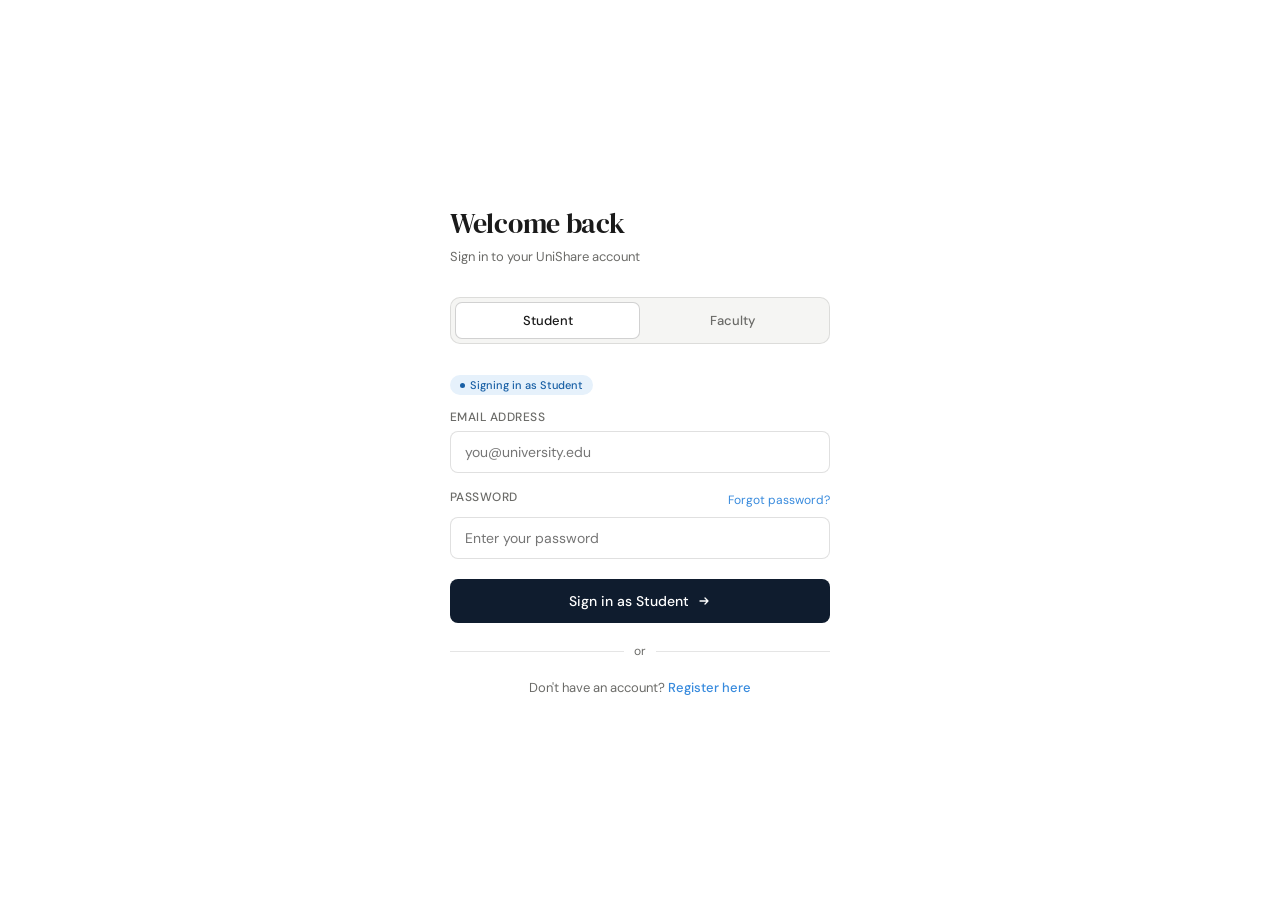
==== login.html @ 299241f6 "frontend login modules" ====
<!DOCTYPE html>
<html lang="en">
<head>
  <meta charset="UTF-8" />
  <meta name="viewport" content="width=device-width, initial-scale=1.0"/>
  <title>UniShare — Login</title>

  <link rel="preconnect" href="https://fonts.googleapis.com">
  <link rel="preconnect" href="https://fonts.gstatic.com" crossorigin>
  <link href="https://fonts.googleapis.com/css2?family=DM+Serif+Display:ital@0;1&family=DM+Sans:wght@300;400;500&display=swap" rel="stylesheet">

  <style>
    *, *::before, *::after { box-sizing: border-box; margin: 0; padding: 0; }

    html, body {
      height: 100%;
      font-family: 'DM Sans', sans-serif;
      background: #ffffff;
      color: #1a1a1a;
    }

    .page {
      min-height: 100vh;
      display: flex;
      align-items: center;
      justify-content: center;
    }

    .right-panel {
      display: flex;
      align-items: center;
      justify-content: center;
      padding: 3rem 2.5rem;
      background: #ffffff;
      width: 100%;
    }

    .form-container {
      width: 100%;
      max-width: 380px;
    }

    .form-header {
      margin-bottom: 2rem;
    }

    .form-header h2 {
      font-family: 'DM Serif Display', serif;
      font-size: 28px;
      font-weight: 400;
      color: #1a1a1a;
      margin-bottom: 6px;
      letter-spacing: -0.3px;
    }

    .form-header p {
      font-size: 13px;
      color: #6b6b68;
    }

    .role-toggle {
      display: grid;
      grid-template-columns: 1fr 1fr;
      background: #f5f5f3;
      border-radius: 10px;
      padding: 4px;
      margin-bottom: 1.75rem;
      border: 0.5px solid rgba(0,0,0,0.1);
    }

    .role-btn {
      padding: 9px 0;
      border: none;
      background: transparent;
      border-radius: 7px;
      font-family: 'DM Sans', sans-serif;
      font-size: 13px;
      font-weight: 500;
      cursor: pointer;
      color: #6b6b68;
      transition: all 0.18s ease;
    }

    .role-btn.active {
      background: #ffffff;
      color: #1a1a1a;
      border: 0.5px solid rgba(0,0,0,0.18);
    }

    .role-badge {
      display: inline-flex;
      align-items: center;
      gap: 5px;
      background: #e6f1fb;
      color: #185fa5;
      font-size: 11px;
      font-weight: 500;
      padding: 3px 10px;
      border-radius: 20px;
      margin-bottom: 14px;
    }

    .role-badge.faculty {
      background: #e1f5ee;
      color: #0f6e56;
    }

    .role-dot {
      width: 5px; height: 5px;
      border-radius: 50%;
      background: currentColor;
    }

    .field { margin-bottom: 1rem; }

    .field label {
      display: block;
      font-size: 12px;
      font-weight: 500;
      color: #6b6b68;
      letter-spacing: 0.04em;
      text-transform: uppercase;
      margin-bottom: 6px;
    }

    .field input {
      width: 100%;
      height: 42px;
      border: 0.5px solid rgba(0,0,0,0.12);
      border-radius: 8px;
      padding: 0 14px;
      font-family: 'DM Sans', sans-serif;
      font-size: 14px;
      background: #ffffff;
      color: #1a1a1a;
      outline: none;
      transition: border-color 0.15s;
    }

    .field input:hover { border-color: rgba(0,0,0,0.22); }
    .field input:focus { border-color: rgba(0,0,0,0.35); box-shadow: 0 0 0 3px rgba(55,138,221,0.1); }
    .field input.error { border-color: #E24B4A; box-shadow: 0 0 0 3px rgba(226,75,74,0.1); }

    .field-row {
      display: flex;
      align-items: center;
      justify-content: space-between;
      margin-bottom: 6px;
    }

    .field-row label {
      font-size: 12px;
      font-weight: 500;
      color: #6b6b68;
      letter-spacing: 0.04em;
      text-transform: uppercase;
    }

    .forgot-link {
      font-size: 12px;
      color: #378ADD;
      text-decoration: none;
    }

    .forgot-link:hover { text-decoration: underline; }

    .error-msg {
      font-size: 12px;
      color: #E24B4A;
      margin-top: 5px;
      display: none;
    }

    .submit-btn {
      width: 100%;
      height: 44px;
      background: #0f1c2e;
      color: #fff;
      border: none;
      border-radius: 8px;
      font-family: 'DM Sans', sans-serif;
      font-size: 14px;
      font-weight: 500;
      cursor: pointer;
      margin-top: 1.25rem;
      transition: opacity 0.15s, transform 0.1s;
      display: flex;
      align-items: center;
      justify-content: center;
      gap: 8px;
    }

    .submit-btn:hover { opacity: 0.88; }
    .submit-btn:active { transform: scale(0.99); }

    .divider {
      display: flex;
      align-items: center;
      gap: 10px;
      margin: 1.25rem 0;
    }

    .divider hr {
      flex: 1;
      border: none;
      border-top: 0.5px solid rgba(0,0,0,0.1);
    }

    .divider span {
      font-size: 12px;
      color: #6b6b68;
    }

    .register-link {
      text-align: center;
      font-size: 13px;
      color: #6b6b68;
    }

    .register-link a {
      color: #378ADD;
      text-decoration: none;
      font-weight: 500;
    }

    .register-link a:hover { text-decoration: underline; }

    @media (max-width: 768px) {
      .right-panel { padding: 2rem 1.5rem; min-height: 100vh; }
    }
  </style>
</head>

<body>

<div class="page">

  <div class="right-panel">
    <div class="form-container">

      <div class="form-header">
        <h2 id="form-title">Welcome back</h2>
        <p id="form-sub">Sign in to your UniShare account</p>
      </div>

      <div class="role-toggle">
        <button class="role-btn active" id="btn-student" onclick="switchRole('student')">Student</button>
        <button class="role-btn" id="btn-faculty" onclick="switchRole('faculty')">Faculty</button>
      </div>

      <div id="role-badge" class="role-badge">
        <div class="role-dot"></div>
        <span id="badge-text">Signing in as Student</span>
      </div>

      <div class="field">
        <label for="email">Email address</label>
        <input type="email" id="email" placeholder="you@university.edu" />
        <div class="error-msg" id="email-err">Please enter a valid email address.</div>
      </div>

      <div class="field">
        <div class="field-row">
          <label for="password">Password</label>
          <a href="#" class="forgot-link">Forgot password?</a>
        </div>
        <input type="password" id="password" placeholder="Enter your password" />
        <div class="error-msg" id="pass-err">Password cannot be empty.</div>
      </div>

      <button class="submit-btn" id="login-btn" onclick="handleLogin()">
        <span id="btn-label">Sign in as Student</span>
        <svg width="14" height="14" viewBox="0 0 14 14" fill="none">
          <path d="M3 7H11M11 7L8 4M11 7L8 10" stroke="white" stroke-width="1.3" stroke-linecap="round" stroke-linejoin="round"/>
        </svg>
      </button>

      <div class="divider">
        <hr /><span>or</span><hr />
      </div>

      <div class="register-link">
        Don't have an account? <a href="register.html">Register here</a>
      </div>

    </div>
  </div>

</div>

<script>
  let currentRole = 'student';

  function switchRole(role) {
    currentRole = role;
    const isStudent = role === 'student';

    document.getElementById('btn-student').classList.toggle('active', isStudent);
    document.getElementById('btn-faculty').classList.toggle('active', !isStudent);

    const badge = document.getElementById('role-badge');
    badge.className = 'role-badge' + (isStudent ? '' : ' faculty');
    document.getElementById('badge-text').textContent = isStudent ? 'Signing in as Student' : 'Signing in as Faculty';
    document.getElementById('btn-label').textContent  = isStudent ? 'Sign in as Student'    : 'Sign in as Faculty';
    document.getElementById('form-title').textContent = isStudent ? 'Welcome back'           : 'Faculty portal';
    document.getElementById('form-sub').textContent   = isStudent
      ? 'Sign in to your UniShare account'
      : 'Access your courses and submissions';
    document.getElementById('email').placeholder = isStudent
      ? 'you@university.edu'
      : 'faculty@university.edu';
  }

  function handleLogin() {
    const email    = document.getElementById('email').value.trim();
    const pass     = document.getElementById('password').value.trim();
    const emailEl  = document.getElementById('email');
    const passEl   = document.getElementById('password');
    const emailErr = document.getElementById('email-err');
    const passErr  = document.getElementById('pass-err');

    let valid = true;

    if (!email || !/^[^\s@]+@[^\s@]+\.[^\s@]+$/.test(email)) {
      emailEl.classList.add('error');
      emailErr.style.display = 'block';
      valid = false;
    } else {
      emailEl.classList.remove('error');
      emailErr.style.display = 'none';
    }

    if (!pass) {
      passEl.classList.add('error');
      passErr.style.display = 'block';
      valid = false;
    } else {
      passEl.classList.remove('error');
      passErr.style.display = 'none';
    }

    if (!valid) return;

    if (currentRole === 'student') {
      localStorage.setItem('studentName', email.split('@')[0]);
      window.location.href = 'student-dashboard.html';
    } else {
      window.location.href = 'faculty-dashboard.html';
    }
  }

  document.addEventListener('keydown', function(e) {
    if (e.key === 'Enter') handleLogin();
  });
</script>

</body>
</html>
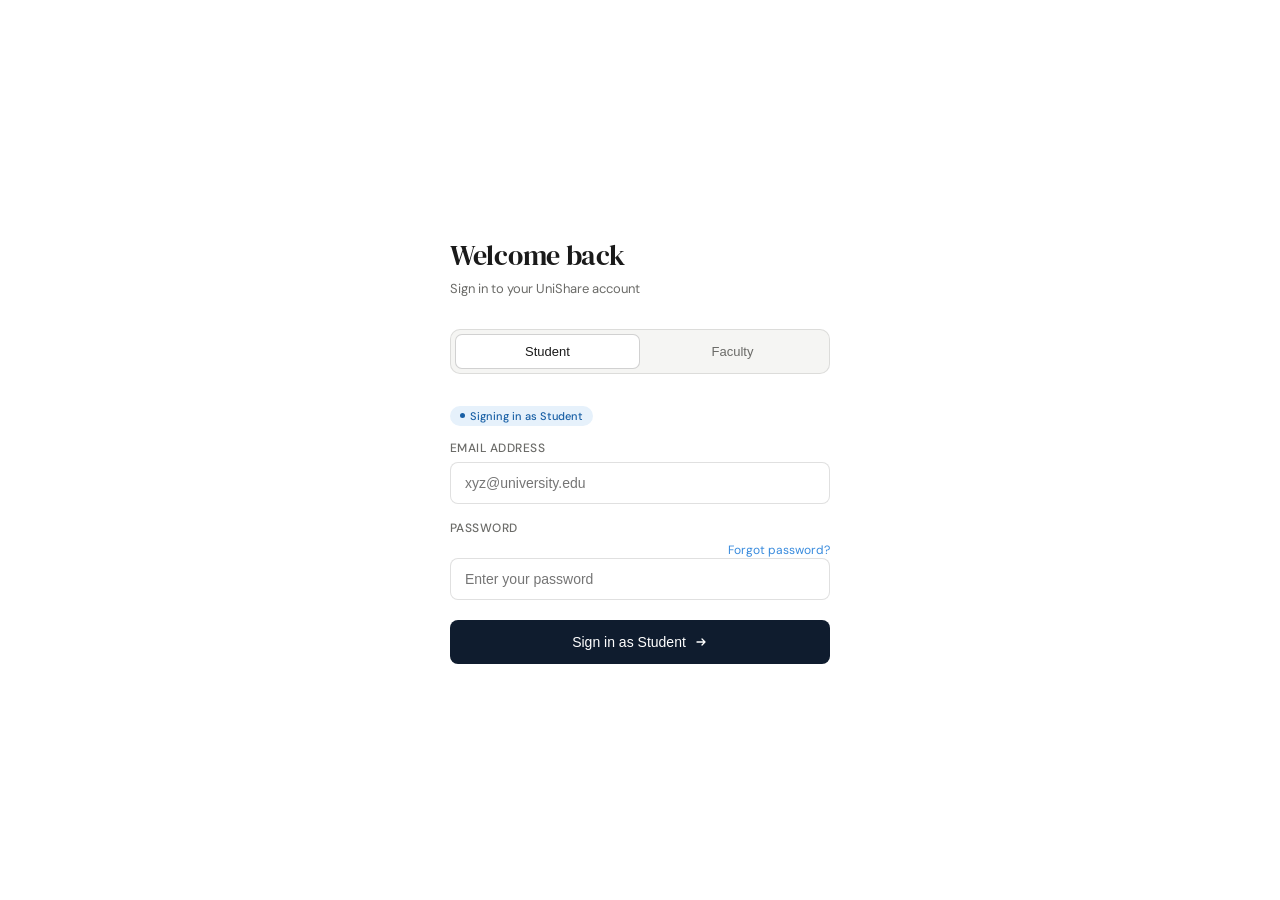
==== commit a32390bb: "some modifications in html files" ====
--- a/login.html
+++ b/login.html
@@ -1,3 +1,5 @@
+
+
 <!DOCTYPE html>
 <html lang="en">
 <head>
@@ -40,10 +42,7 @@
       max-width: 380px;
     }
 
-    .form-header {
-      margin-bottom: 2rem;
-    }
-
+    .form-header { margin-bottom: 2rem; }
     .form-header h2 {
       font-family: 'DM Serif Display', serif;
       font-size: 28px;
@@ -52,11 +51,7 @@
       margin-bottom: 6px;
       letter-spacing: -0.3px;
     }
-
-    .form-header p {
-      font-size: 13px;
-      color: #6b6b68;
-    }
+    .form-header p { font-size: 13px; color: #6b6b68; }
 
     .role-toggle {
       display: grid;
@@ -67,20 +62,17 @@
       margin-bottom: 1.75rem;
       border: 0.5px solid rgba(0,0,0,0.1);
     }
-
     .role-btn {
       padding: 9px 0;
       border: none;
       background: transparent;
       border-radius: 7px;
-      font-family: 'DM Sans', sans-serif;
       font-size: 13px;
       font-weight: 500;
       cursor: pointer;
       color: #6b6b68;
       transition: all 0.18s ease;
     }
-
     .role-btn.active {
       background: #ffffff;
       color: #1a1a1a;
@@ -99,20 +91,10 @@
       border-radius: 20px;
       margin-bottom: 14px;
     }
-
-    .role-badge.faculty {
-      background: #e1f5ee;
-      color: #0f6e56;
-    }
-
-    .role-dot {
-      width: 5px; height: 5px;
-      border-radius: 50%;
-      background: currentColor;
-    }
+    .role-badge.faculty { background: #e1f5ee; color: #0f6e56; }
+    .role-dot { width: 5px; height: 5px; border-radius: 50%; background: currentColor; }
 
     .field { margin-bottom: 1rem; }
-
     .field label {
       display: block;
       font-size: 12px;
@@ -122,47 +104,21 @@
       text-transform: uppercase;
       margin-bottom: 6px;
     }
-
     .field input {
       width: 100%;
       height: 42px;
       border: 0.5px solid rgba(0,0,0,0.12);
       border-radius: 8px;
       padding: 0 14px;
-      font-family: 'DM Sans', sans-serif;
       font-size: 14px;
       background: #ffffff;
       color: #1a1a1a;
       outline: none;
       transition: border-color 0.15s;
     }
-
     .field input:hover { border-color: rgba(0,0,0,0.22); }
     .field input:focus { border-color: rgba(0,0,0,0.35); box-shadow: 0 0 0 3px rgba(55,138,221,0.1); }
     .field input.error { border-color: #E24B4A; box-shadow: 0 0 0 3px rgba(226,75,74,0.1); }
-
-    .field-row {
-      display: flex;
-      align-items: center;
-      justify-content: space-between;
-      margin-bottom: 6px;
-    }
-
-    .field-row label {
-      font-size: 12px;
-      font-weight: 500;
-      color: #6b6b68;
-      letter-spacing: 0.04em;
-      text-transform: uppercase;
-    }
-
-    .forgot-link {
-      font-size: 12px;
-      color: #378ADD;
-      text-decoration: none;
-    }
-
-    .forgot-link:hover { text-decoration: underline; }
 
     .error-msg {
       font-size: 12px;
@@ -178,7 +134,6 @@
       color: #fff;
       border: none;
       border-radius: 8px;
-      font-family: 'DM Sans', sans-serif;
       font-size: 14px;
       font-weight: 500;
       cursor: pointer;
@@ -189,55 +144,26 @@
       justify-content: center;
       gap: 8px;
     }
-
     .submit-btn:hover { opacity: 0.88; }
     .submit-btn:active { transform: scale(0.99); }
 
-    .divider {
-      display: flex;
-      align-items: center;
-      gap: 10px;
-      margin: 1.25rem 0;
-    }
-
-    .divider hr {
-      flex: 1;
-      border: none;
-      border-top: 0.5px solid rgba(0,0,0,0.1);
-    }
-
-    .divider span {
+    .forgot-link {
       font-size: 12px;
-      color: #6b6b68;
-    }
-
-    .register-link {
-      text-align: center;
-      font-size: 13px;
-      color: #6b6b68;
-    }
-
-    .register-link a {
       color: #378ADD;
       text-decoration: none;
-      font-weight: 500;
-    }
-
-    .register-link a:hover { text-decoration: underline; }
+      float: right;
+    }
+    .forgot-link:hover { text-decoration: underline; }
 
     @media (max-width: 768px) {
       .right-panel { padding: 2rem 1.5rem; min-height: 100vh; }
     }
   </style>
 </head>
-
 <body>
-
 <div class="page">
-
   <div class="right-panel">
     <div class="form-container">
-
       <div class="form-header">
         <h2 id="form-title">Welcome back</h2>
         <p id="form-sub">Sign in to your UniShare account</p>
@@ -253,39 +179,30 @@
         <span id="badge-text">Signing in as Student</span>
       </div>
 
-      <div class="field">
-        <label for="email">Email address</label>
-        <input type="email" id="email" placeholder="you@university.edu" />
-        <div class="error-msg" id="email-err">Please enter a valid email address.</div>
-      </div>
-
-      <div class="field">
-        <div class="field-row">
+      <form id="login-form" onsubmit="handleLogin(event)">
+        <div class="field">
+          <label for="email">Email address</label>
+          <input type="email" id="email" placeholder="xyz@university.edu" aria-describedby="email-err" />
+          <div class="error-msg" id="email-err" aria-live="polite">Please enter a valid email address.</div>
+        </div>
+
+        <div class="field">
           <label for="password">Password</label>
-          <a href="#" class="forgot-link">Forgot password?</a>
+          <a href="reset.html" class="forgot-link">Forgot password?</a>
+      
+          <input type="password" id="password" placeholder="Enter your password" aria-describedby="pass-err" />
+          <div class="error-msg" id="pass-err" aria-live="polite">Password cannot be empty.</div>
         </div>
-        <input type="password" id="password" placeholder="Enter your password" />
-        <div class="error-msg" id="pass-err">Password cannot be empty.</div>
-      </div>
-
-      <button class="submit-btn" id="login-btn" onclick="handleLogin()">
-        <span id="btn-label">Sign in as Student</span>
-        <svg width="14" height="14" viewBox="0 0 14 14" fill="none">
-          <path d="M3 7H11M11 7L8 4M11 7L8 10" stroke="white" stroke-width="1.3" stroke-linecap="round" stroke-linejoin="round"/>
-        </svg>
-      </button>
-
-      <div class="divider">
-        <hr /><span>or</span><hr />
-      </div>
-
-      <div class="register-link">
-        Don't have an account? <a href="register.html">Register here</a>
-      </div>
-
+
+        <button type="submit" class="submit-btn" id="login-btn">
+          <span id="btn-label">Sign in as Student</span>
+          <svg width="14" height="14" viewBox="0 0 14 14" fill="none">
+            <path d="M3 7H11M11 7L8 4M11 7L8 10" stroke="white" stroke-width="1.3" stroke-linecap="round" stroke-linejoin="round"/>
+          </svg>
+        </button>
+      </form>
     </div>
   </div>
-
 </div>
 
 <script>
@@ -301,8 +218,8 @@
     const badge = document.getElementById('role-badge');
     badge.className = 'role-badge' + (isStudent ? '' : ' faculty');
     document.getElementById('badge-text').textContent = isStudent ? 'Signing in as Student' : 'Signing in as Faculty';
-    document.getElementById('btn-label').textContent  = isStudent ? 'Sign in as Student'    : 'Sign in as Faculty';
-    document.getElementById('form-title').textContent = isStudent ? 'Welcome back'           : 'Faculty portal';
+    document.getElementById('btn-label').textContent  = isStudent ? 'Sign in as Student' : 'Sign in as Faculty';
+    document.getElementById('form-title').textContent = isStudent ? 'Welcome back' : 'Faculty portal';
     document.getElementById('form-sub').textContent   = isStudent
       ? 'Sign in to your UniShare account'
       : 'Access your courses and submissions';
@@ -311,7 +228,9 @@
       : 'faculty@university.edu';
   }
 
-  function handleLogin() {
+  function handleLogin(e) {
+    if (e) e.preventDefault();
+
     const email    = document.getElementById('email').value.trim();
     const pass     = document.getElementById('password').value.trim();
     const emailEl  = document.getElementById('email');
@@ -341,18 +260,22 @@
 
     if (!valid) return;
 
+    // Demo redirect logic
     if (currentRole === 'student') {
       localStorage.setItem('studentName', email.split('@')[0]);
-      window.location.href = 'student-dashboard.html';
+      window.location.href = 'index.html';
     } else {
       window.location.href = 'faculty-dashboard.html';
     }
   }
 
-  document.addEventListener('keydown', function(e) {
-    if (e.key === 'Enter') handleLogin();
+  // Clear errors as user types
+  document.getElementById('email').addEventListener('input', () => {
+    document.getElementById('email').classList.remove('error');
+    document.getElementById('email-err').style.display = 'none';
+  });
+  document.getElementById('password').addEventListener('input', () => {
+    document.getElementById('password').classList.remove('error');
+    document.getElementById('pass-err').style.display = 'none';
   });
 </script>
-
-</body>
-</html>
